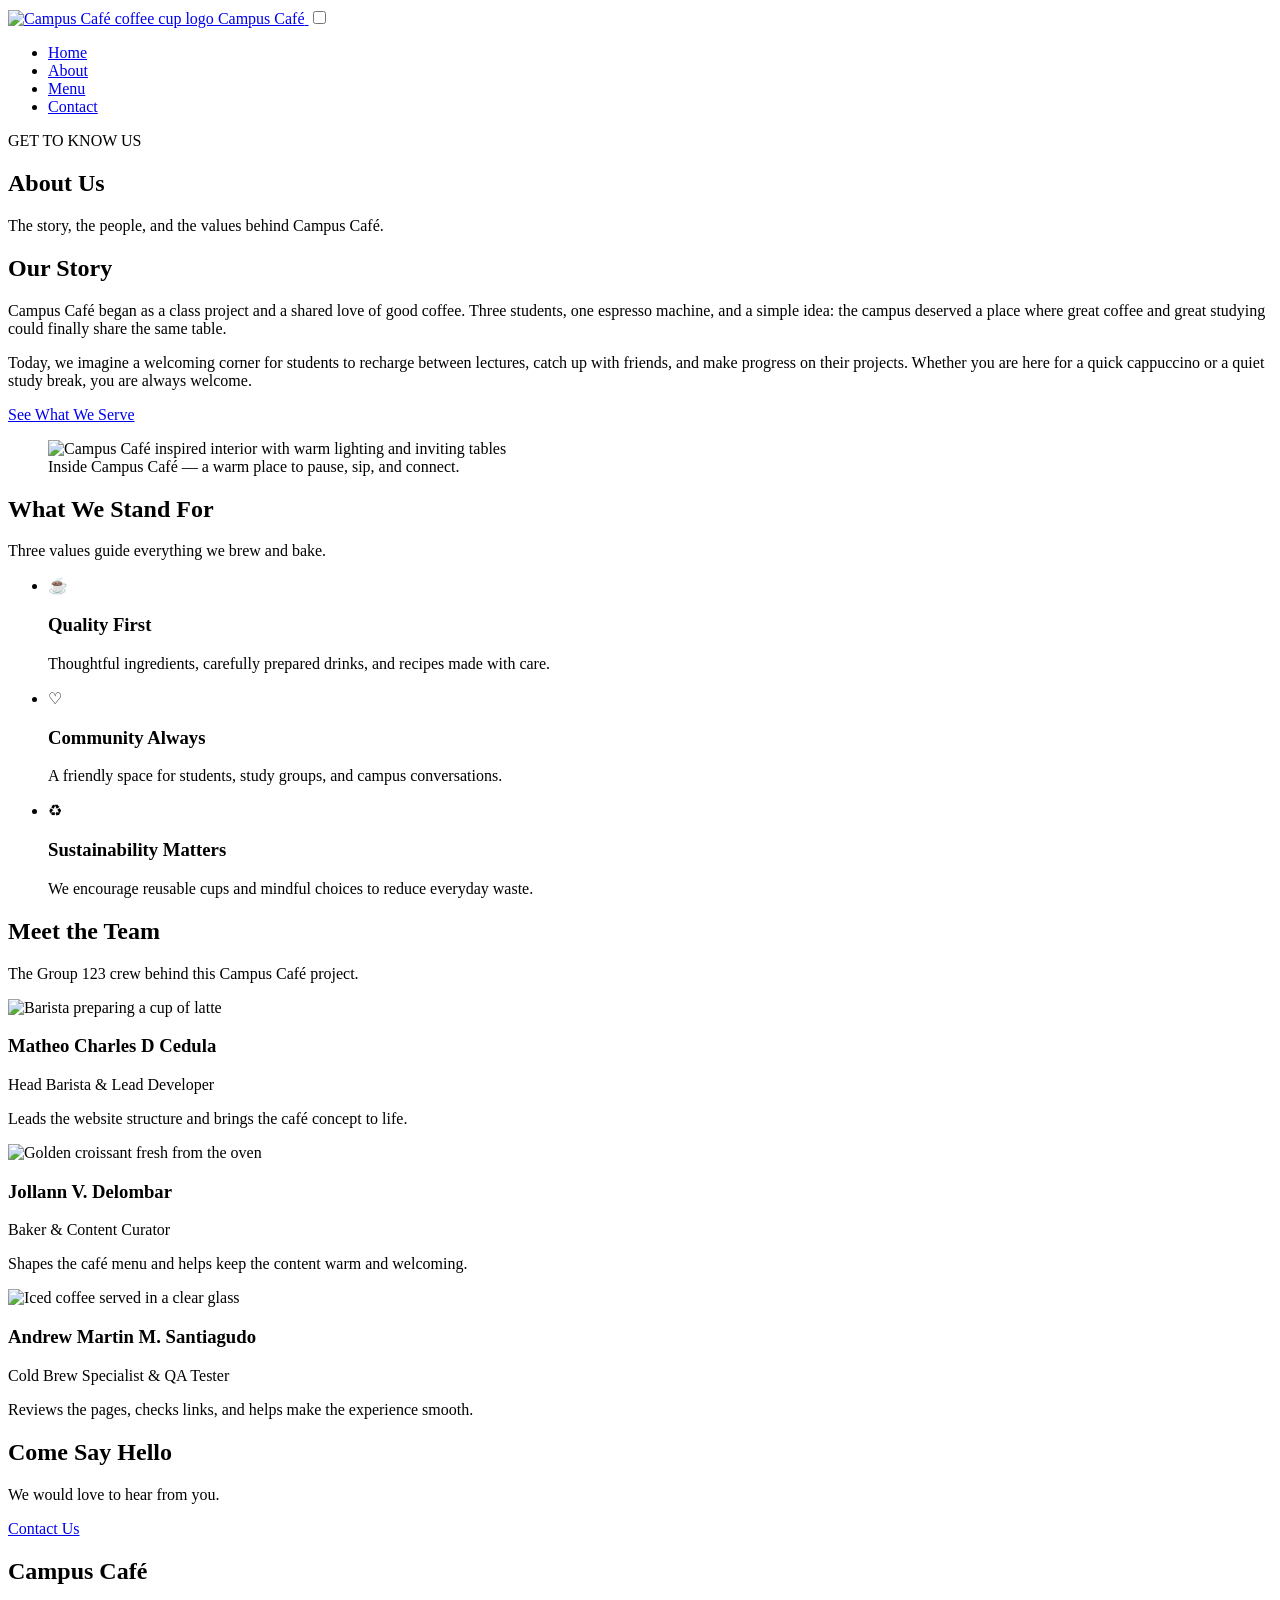
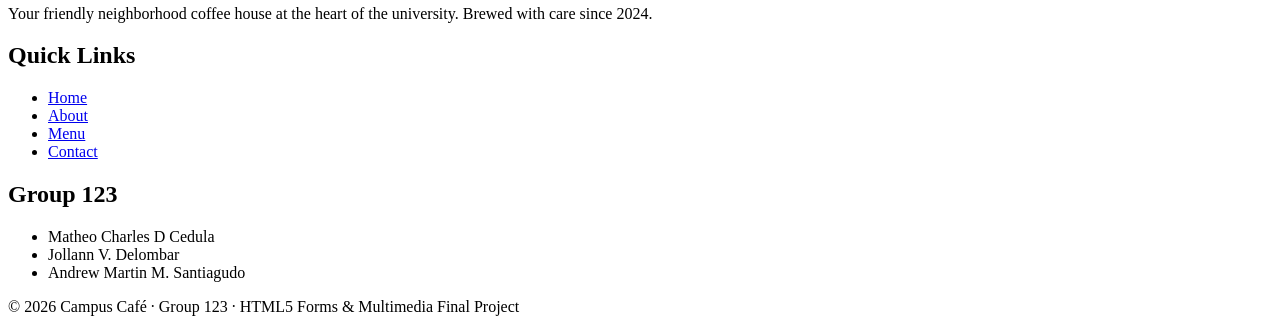
==== about.html @ 38c0ea02 "Add files via upload" ====
<!DOCTYPE html>
<html lang="en">
<head>
  <meta charset="UTF-8">
  <meta name="viewport" content="width=device-width, initial-scale=1.0">
  <meta name="description" content="About Campus Café — our story, values, and the Group 123 team.">
  <title>Campus Café | About</title>
  <link rel="icon" href="https://images.unsplash.com/photo-1495474472287-4d71bcdd2085?w=160&h=160&fit=crop" type="image/jpeg">
  <link rel="stylesheet" href="css/style.css">
</head>
<body>
  <header class="site-header">
    <div class="nav-wrap">
      <a class="brand" href="index.html">
        <img src="https://images.unsplash.com/photo-1495474472287-4d71bcdd2085?w=160&h=160&fit=crop" alt="Campus Café coffee cup logo">
        <span>Campus Café</span>
      </a>
      <input type="checkbox" id="nav-toggle" class="nav-toggle">
      <label for="nav-toggle" class="nav-toggle-label" aria-label="Toggle navigation">
        <span></span><span></span><span></span>
      </label>
      <nav class="main-nav" aria-label="Main navigation">
        <ul><li><a href="index.html">Home</a></li>
<li><a href="about.html" class="active" aria-current="page">About</a></li>
<li><a href="menu.html">Menu</a></li>
<li><a href="contact.html">Contact</a></li></ul>
      </nav>
    </div>
  </header>

  <section class="page-banner"><p class="eyebrow">GET TO KNOW US</p><h1>About Us</h1><p>The story, the people, and the values behind Campus Café.</p></section>
  <main>
    <section class="section"><div class="grid-2 story-grid">
      <div><h2 class="section-title left">Our Story</h2>
        <p>Campus Café began as a class project and a shared love of good coffee. Three students, one espresso machine, and a simple idea: the campus deserved a place where great coffee and great studying could finally share the same table.</p>
        <p>Today, we imagine a welcoming corner for students to recharge between lectures, catch up with friends, and make progress on their projects. Whether you are here for a quick cappuccino or a quiet study break, you are always welcome.</p>
        <a class="btn" href="menu.html">See What We Serve</a>
      </div>
      <figure><img class="img-rounded" src="https://images.unsplash.com/photo-1554118811-1e0d58224f24?w=1200&q=85&fit=crop" alt="Campus Café inspired interior with warm lighting and inviting tables"><figcaption>Inside Campus Café — a warm place to pause, sip, and connect.</figcaption></figure>
    </div></section>
    <section class="section soft-section"><h2 class="section-title">What We Stand For</h2><p class="section-sub">Three values guide everything we brew and bake.</p>
      <ul class="values-list grid-3">
        <li><span class="value-icon">☕</span><h3>Quality First</h3><p>Thoughtful ingredients, carefully prepared drinks, and recipes made with care.</p></li>
        <li><span class="value-icon">♡</span><h3>Community Always</h3><p>A friendly space for students, study groups, and campus conversations.</p></li>
        <li><span class="value-icon">♻</span><h3>Sustainability Matters</h3><p>We encourage reusable cups and mindful choices to reduce everyday waste.</p></li>
      </ul>
    </section>
    <section class="section"><h2 class="section-title">Meet the Team</h2><p class="section-sub">The Group 123 crew behind this Campus Café project.</p>
      <div class="grid-3">
        <article class="card team-card"><img src="https://images.unsplash.com/photo-1570968915860-54d5c301fa9f?w=900&q=85&fit=crop" alt="Barista preparing a cup of latte"><div class="card-body"><h3>Matheo Charles D Cedula</h3><p class="team-role">Head Barista &amp; Lead Developer</p><p>Leads the website structure and brings the café concept to life.</p></div></article>
        <article class="card team-card"><img src="https://images.unsplash.com/photo-1555507036-ab1f4038808a?w=900&q=85&fit=crop" alt="Golden croissant fresh from the oven"><div class="card-body"><h3>Jollann V. Delombar</h3><p class="team-role">Baker &amp; Content Curator</p><p>Shapes the café menu and helps keep the content warm and welcoming.</p></div></article>
        <article class="card team-card"><img src="https://images.unsplash.com/photo-1517701604599-bb29b565090c?w=900&q=85&fit=crop" alt="Iced coffee served in a clear glass"><div class="card-body"><h3>Andrew Martin M. Santiagudo</h3><p class="team-role">Cold Brew Specialist &amp; QA Tester</p><p>Reviews the pages, checks links, and helps make the experience smooth.</p></div></article>
      </div>
    </section>
    <section class="section center"><h2 class="section-title">Come Say Hello</h2><p class="section-sub">We would love to hear from you.</p><a class="btn" href="contact.html">Contact Us</a></section>
  </main>

  <footer class="site-footer">
    <div class="footer-inner">
      <div>
        <h2 class="footer-heading">Campus Café</h2>
        <p>Your friendly neighborhood coffee house at the heart of the university. Brewed with care since 2024.</p>
      </div>
      <div>
        <h2 class="footer-heading">Quick Links</h2>
        <ul class="footer-links">
          <li><a href="index.html">Home</a></li><li><a href="about.html">About</a></li>
          <li><a href="menu.html">Menu</a></li><li><a href="contact.html">Contact</a></li>
        </ul>
      </div>
      <div>
        <h2 class="footer-heading">Group 123</h2>
        <ul class="team-names">
          <li>Matheo Charles D Cedula</li>
          <li>Jollann V. Delombar</li>
          <li>Andrew Martin M. Santiagudo</li>
        </ul>
      </div>
    </div>
    <div class="footer-bottom">&copy; 2026 Campus Café · Group 123 · HTML5 Forms &amp; Multimedia Final Project</div>
  </footer>
</body>
</html>
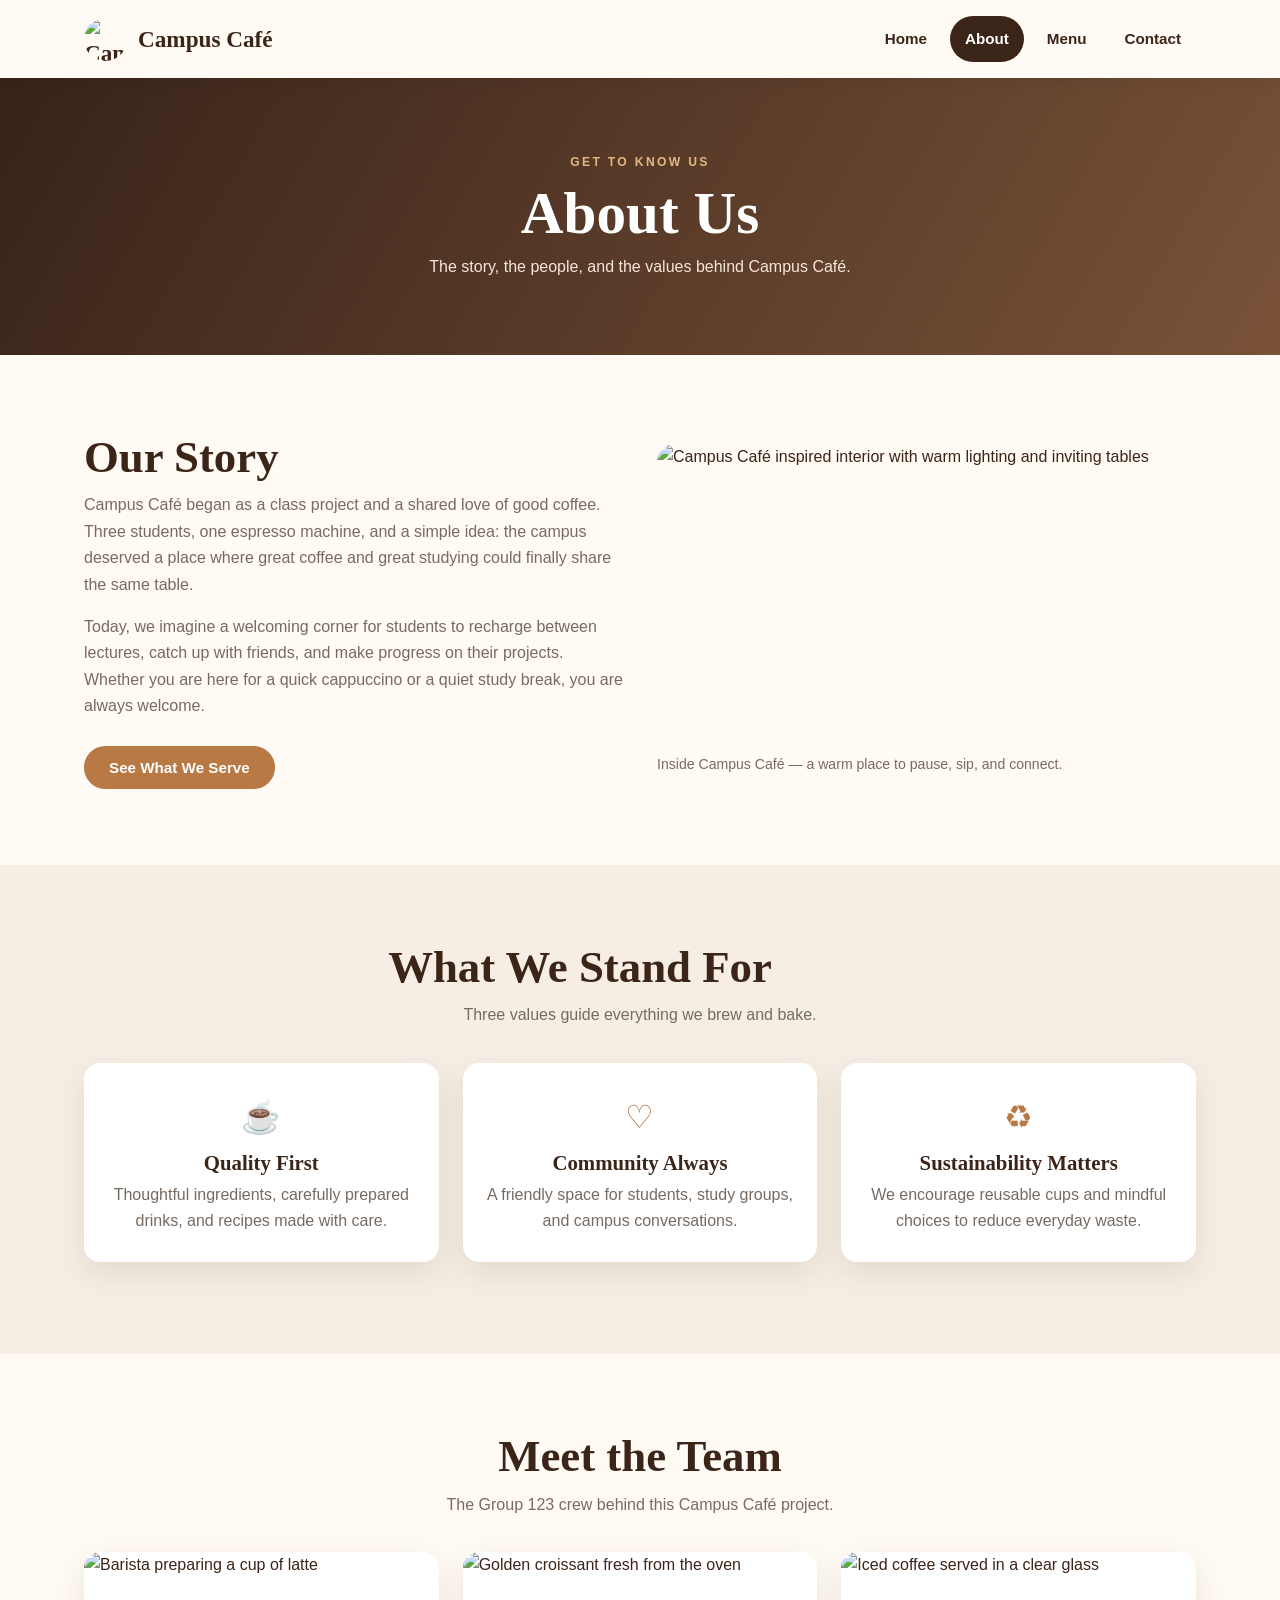
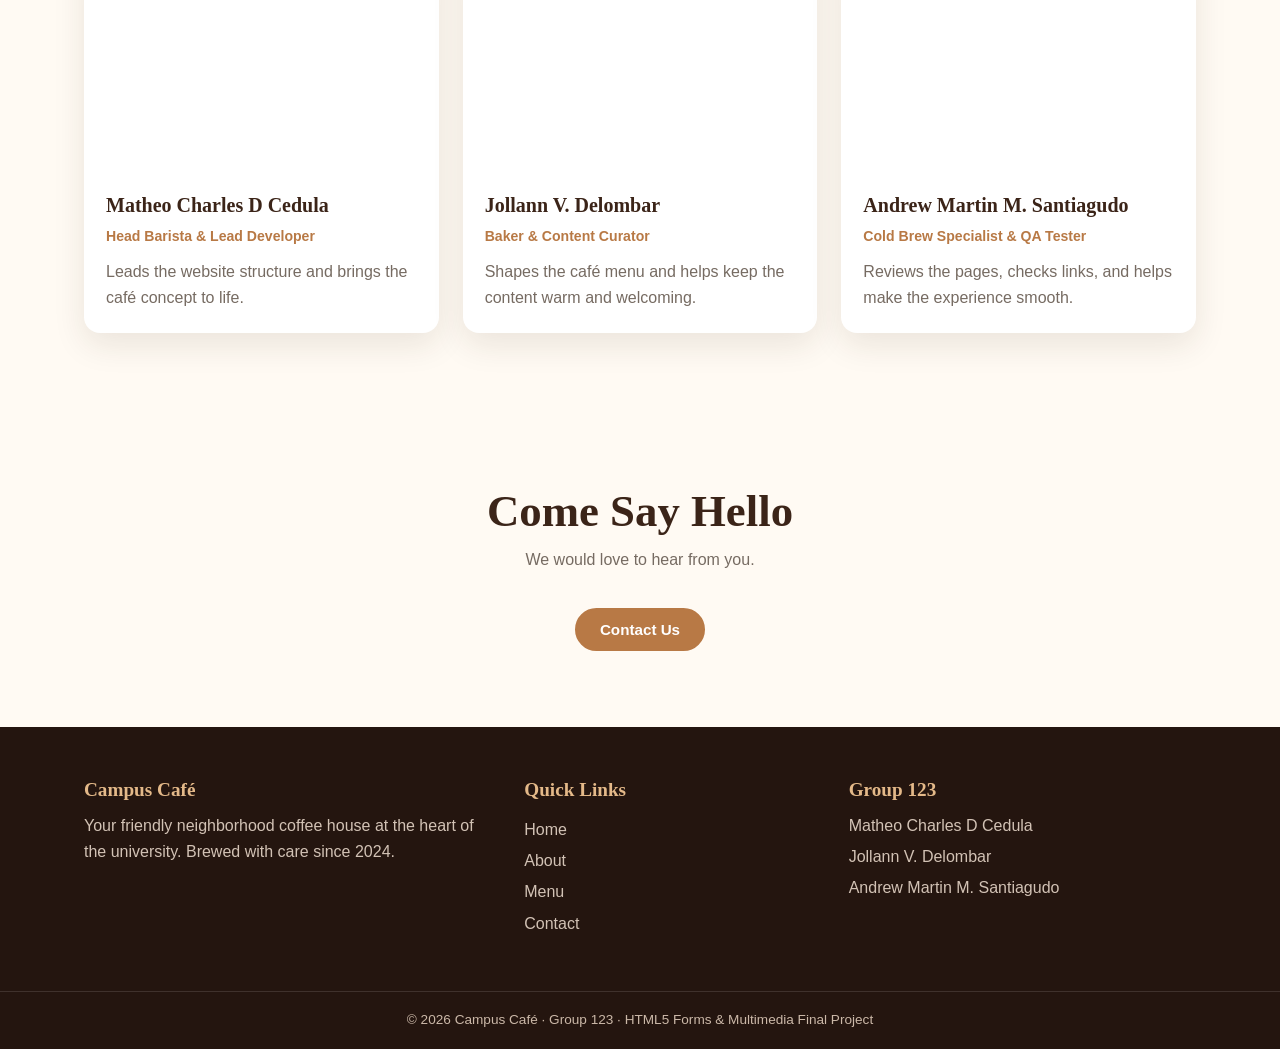
==== commit e6d7afc1: "Add files via upload" ====
--- a/about.html
+++ b/about.html
@@ -6,7 +6,7 @@
   <meta name="description" content="About Campus Café — our story, values, and the Group 123 team.">
   <title>Campus Café | About</title>
   <link rel="icon" href="https://images.unsplash.com/photo-1495474472287-4d71bcdd2085?w=160&h=160&fit=crop" type="image/jpeg">
-  <link rel="stylesheet" href="css/style.css">
+  <link rel="stylesheet" href="style.css">
 </head>
 <body>
   <header class="site-header">
--- a/style.css
+++ b/style.css
@@ -0,0 +1,131 @@
+@import url('https://fonts.googleapis.com/css2?family=DM+Sans:wght@400;500;600;700&family=Playfair+Display:wght@600;700&display=swap');
+
+:root {
+  --coffee: #3b2418;
+  --espresso: #24150f;
+  --caramel: #b87945;
+  --cream: #fffaf3;
+  --paper: #f6eee4;
+  --muted: #766b62;
+  --green: #536b50;
+  --white: #ffffff;
+  --shadow: 0 12px 32px rgba(55, 35, 22, .10);
+  --heading-font: "Playfair Display", Georgia, serif;
+  --body-font: "DM Sans", Arial, sans-serif;
+}
+* { box-sizing: border-box; }
+html { scroll-behavior: smooth; }
+body { margin: 0; color: var(--coffee); background: var(--cream); font-family: var(--body-font); line-height: 1.65; }
+img { display: block; max-width: 100%; }
+a { color: inherit; }
+a:focus-visible, button:focus-visible, input:focus-visible, select:focus-visible, textarea:focus-visible { outline: 3px solid #d59b62; outline-offset: 3px; }
+.site-header { position: sticky; top: 0; z-index: 20; background: rgba(255,250,243,.97); box-shadow: 0 2px 14px rgba(40,25,15,.07); }
+.nav-wrap { max-width: 1160px; min-height: 78px; margin: auto; padding: 12px 24px; display: flex; align-items: center; justify-content: space-between; gap: 24px; }
+.brand { display: flex; align-items: center; gap: 11px; color: var(--coffee); text-decoration: none; font-family: var(--heading-font); font-size: 1.45rem; font-weight: 700; }
+.brand img { width: 43px; height: 43px; border-radius: 50%; object-fit: cover; }
+.main-nav ul { display: flex; align-items: center; gap: 8px; list-style: none; margin: 0; padding: 0; }
+.main-nav a { display: block; padding: 10px 15px; border-radius: 30px; text-decoration: none; font-size: .95rem; font-weight: 600; transition: .2s ease; }
+.main-nav a:hover, .main-nav a:focus-visible { background: var(--paper); color: var(--caramel); }
+.main-nav a.active { color: var(--white); background: var(--coffee); }
+.nav-toggle, .nav-toggle-label { display: none; }
+.hero { min-height: 590px; display: flex; align-items: center; background: linear-gradient(90deg, rgba(28,18,12,.82), rgba(28,18,12,.28)), var(--hero-image) center/cover no-repeat; color: white; }
+.hero-content { width: min(1160px, 100%); margin: auto; padding: 90px 24px; }
+.hero h1, .page-banner h1 { margin: 8px 0 18px; font-family: var(--heading-font); font-size: clamp(2.7rem, 6vw, 4.8rem); line-height: 1.12; }
+.hero-content > p:not(.eyebrow) { max-width: 560px; color: #f6eee4; font-size: 1.12rem; }
+.eyebrow { margin: 0; color: #e3b783; font-size: .76rem; font-weight: 700; letter-spacing: .19em; }
+.button-row { display: flex; flex-wrap: wrap; gap: 12px; margin-top: 28px; }
+.btn { display: inline-block; border: 2px solid var(--caramel); border-radius: 30px; padding: 11px 23px; background: var(--caramel); color: white; text-decoration: none; font: 700 .95rem var(--body-font); cursor: pointer; transition: .2s ease; }
+.btn:hover { border-color: var(--coffee); background: var(--coffee); transform: translateY(-2px); }
+.btn-outline { border-color: white; background: transparent; }
+.btn-outline:hover { background: white; color: var(--coffee); border-color: white; }
+.section { max-width: 1160px; margin: auto; padding: 76px 24px; }
+.soft-section { max-width: none; background: var(--paper); }
+.soft-section > * { max-width: 1112px; margin-left: auto; margin-right: auto; }
+.section-title { margin: 0 0 8px; text-align: center; font: 700 clamp(2rem, 4vw, 2.8rem)/1.2 var(--heading-font); }
+.section-title.left { text-align: left; }
+.section-sub { margin: 0 auto 34px; color: var(--muted); text-align: center; max-width: 650px; }
+.grid-3 { display: grid; grid-template-columns: repeat(3, minmax(0, 1fr)); gap: 24px; }
+.grid-2 { display: grid; grid-template-columns: repeat(2, minmax(0, 1fr)); gap: 34px; align-items: center; }
+.card { overflow: hidden; border-radius: 16px; background: white; box-shadow: var(--shadow); }
+.card > img { width: 100%; height: 225px; object-fit: cover; }
+.card-body { padding: 22px; }
+.card h3, .media-panel h3 { margin: 0 0 8px; font: 700 1.25rem var(--heading-font); }
+.card p { margin: 0; color: var(--muted); }
+.page-banner { padding: 74px 24px; text-align: center; color: white; background: linear-gradient(120deg, #382319, #795238); }
+.page-banner h1 { margin-bottom: 8px; font-size: clamp(2.5rem, 5vw, 3.7rem); }
+.page-banner p:last-child { margin: 0; color: #f4e6d8; }
+.img-rounded { width: 100%; min-height: 300px; max-height: 410px; object-fit: cover; border-radius: 18px; }
+figure { margin: 0; }
+figcaption { margin-top: 9px; color: var(--muted); font-size: .88rem; }
+.story-grid p { color: var(--muted); margin: 0 0 16px; }
+.story-grid .btn { margin-top: 10px; }
+.values-list { list-style: none; padding: 0; }
+.values-list li { padding: 28px 24px; border-radius: 16px; background: white; box-shadow: var(--shadow); text-align: center; }
+.values-list h3 { margin: 7px 0; font: 700 1.3rem var(--heading-font); }
+.values-list p { margin: 0; color: var(--muted); }
+.value-icon { color: var(--caramel); font-size: 2rem; }
+.team-card > img { height: 220px; }
+.team-role { margin: 0 0 10px !important; color: var(--caramel) !important; font-size: .88rem; font-weight: 700; }
+.media-grid { align-items: stretch; }
+.media-panel { padding: 25px; border-radius: 16px; background: white; box-shadow: var(--shadow); }
+.media-image { width: 100%; height: 240px; object-fit: cover; border-radius: 10px; }
+audio { width: 100%; margin-top: 18px; }
+.center { text-align: center; }
+.menu-card > img { height: 210px; }
+.menu-line { display: flex; justify-content: space-between; align-items: start; gap: 12px; }
+.menu-line h3 { margin: 0 0 8px; }
+.price { color: var(--caramel); font-weight: 700; white-space: nowrap; }
+.menu-note { margin: 25px 0 0; color: var(--muted); text-align: center; font-size: .88rem; }
+.contact-layout { display: grid; grid-template-columns: .9fr 1.1fr; gap: 44px; align-items: start; }
+.contact-copy > p { color: var(--muted); }
+.contact-detail { display: flex; gap: 14px; margin: 24px 0; align-items: flex-start; }
+.detail-icon { display: grid; place-items: center; flex: 0 0 42px; height: 42px; border-radius: 50%; background: var(--paper); color: var(--caramel); font-size: 1.35rem; }
+.contact-detail h3 { margin: 0 0 3px; font: 700 1.1rem var(--heading-font); }
+.contact-detail p { margin: 0; color: var(--muted); }
+.contact-photo { margin-top: 28px; }
+.contact-photo img { width: 100%; height: 210px; border-radius: 14px; object-fit: cover; }
+.form-panel { padding: 32px; border-radius: 18px; background: white; box-shadow: var(--shadow); }
+.form-panel h2 { margin: 0; font: 700 1.8rem var(--heading-font); }
+.form-intro, .form-note { color: var(--muted); font-size: .88rem; }
+.form-group { margin: 18px 0; }
+.form-group label { display: block; margin-bottom: 7px; font-weight: 700; }
+.form-group input, .form-group select, .form-group textarea { width: 100%; padding: 12px 14px; border: 1px solid #d9cbbd; border-radius: 9px; background: #fffdf9; color: var(--coffee); font: 1rem var(--body-font); }
+.form-group textarea { resize: vertical; }
+.form-group input:focus, .form-group select:focus, .form-group textarea:focus { border-color: var(--caramel); outline: 2px solid rgba(184,121,69,.18); }
+.submit-btn { width: 100%; }
+.form-note { margin: 17px 0 0; line-height: 1.5; }
+.site-footer { background: var(--espresso); color: #f8eee5; }
+.footer-inner { max-width: 1160px; margin: auto; padding: 52px 24px 38px; display: grid; grid-template-columns: 1.4fr 1fr 1.2fr; gap: 35px; }
+.footer-heading { margin: 0 0 12px; color: #e4b989; font: 700 1.2rem var(--heading-font); }
+.footer-inner p, .team-names { margin: 0; color: #d2c2b5; }
+.footer-links, .team-names { list-style: none; padding: 0; }
+.footer-links li, .team-names li { margin: 5px 0; }
+.footer-links a { color: #d2c2b5; text-decoration: none; }
+.footer-links a:hover { color: white; text-decoration: underline; }
+.footer-bottom { padding: 17px 20px; border-top: 1px solid rgba(255,255,255,.12); color: #cbb8a8; text-align: center; font-size: .85rem; }
+@media (max-width: 760px) {
+  .nav-wrap { min-height: 70px; flex-wrap: wrap; }
+  .nav-toggle-label { display: flex; width: 38px; height: 38px; flex-direction: column; justify-content: center; gap: 6px; cursor: pointer; }
+  .nav-toggle-label span { height: 2px; width: 25px; margin: 0 auto; background: var(--coffee); }
+  .main-nav { display: none; flex-basis: 100%; }
+  .main-nav ul { align-items: stretch; flex-direction: column; gap: 2px; padding-bottom: 10px; }
+  .main-nav a { border-radius: 8px; }
+  .nav-toggle:checked ~ .main-nav { display: block; }
+  .hero { min-height: 520px; }
+  .hero-content { padding: 75px 24px; }
+  .grid-3, .grid-2, .contact-layout { grid-template-columns: 1fr; }
+  .section { padding: 58px 20px; }
+  .soft-section { padding-left: 20px; padding-right: 20px; }
+  .footer-inner { grid-template-columns: 1fr 1fr; }
+  .footer-inner > div:first-child { grid-column: 1 / -1; }
+}
+@media (max-width: 480px) {
+  .brand { font-size: 1.25rem; }
+  .hero h1 { font-size: 2.55rem; }
+  .button-row { flex-direction: column; align-items: flex-start; }
+  .button-row .btn { min-width: 180px; text-align: center; }
+  .page-banner { padding: 58px 18px; }
+  .form-panel { padding: 23px 18px; }
+  .footer-inner { grid-template-columns: 1fr; gap: 24px; }
+  .footer-inner > div:first-child { grid-column: auto; }
+}
